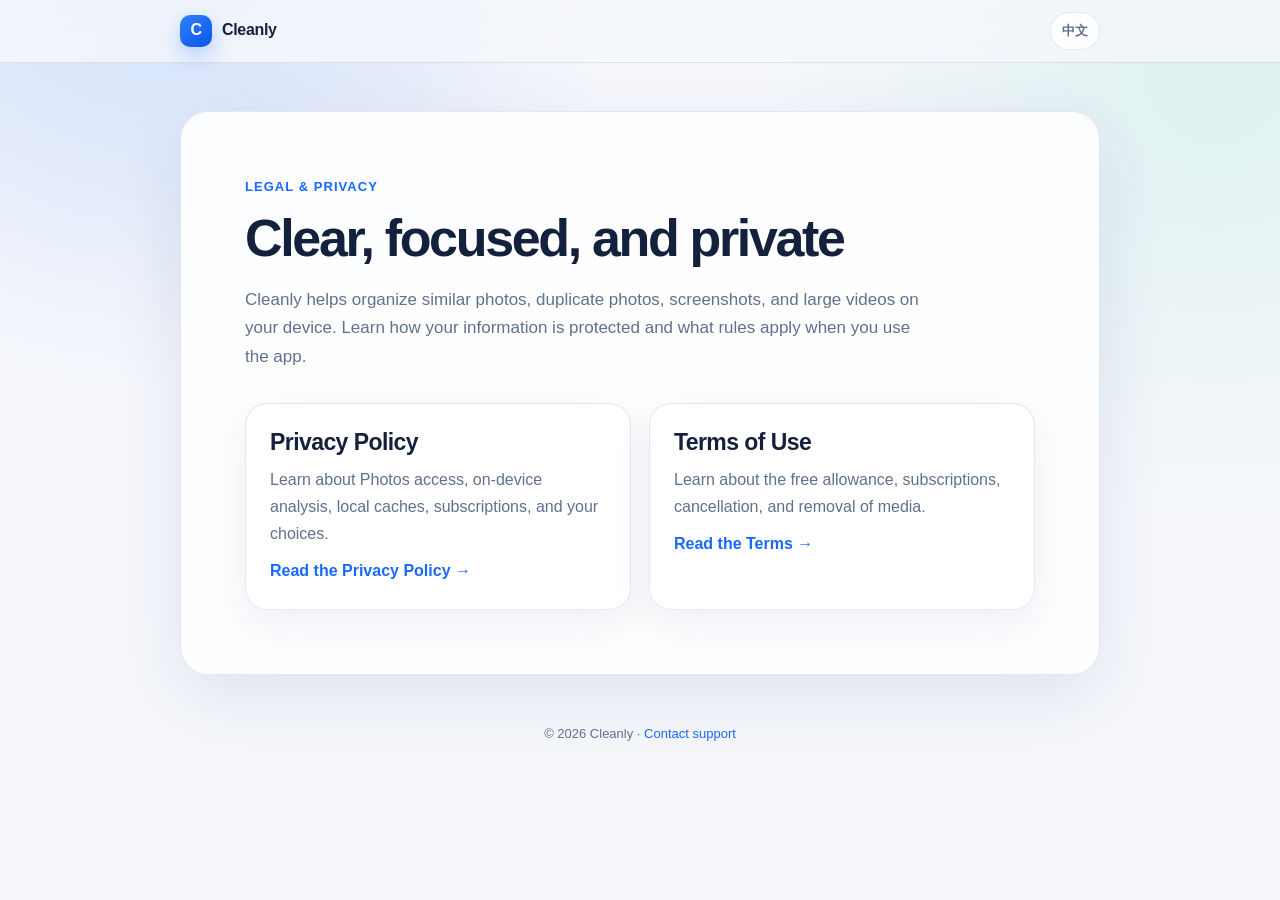
==== en/index.html @ 6e8bb9e0 "Add files via upload Add Cleanly legal pages" ====
<!doctype html>
<html lang="en">
<head>
  <meta charset="utf-8">
  <meta name="viewport" content="width=device-width, initial-scale=1, viewport-fit=cover">
  <meta name="description" content="Cleanly Privacy Policy and Terms of Use">
  <meta name="theme-color" content="#1769ff">
  <title>Cleanly · Legal &amp; Privacy</title>
  <link rel="stylesheet" href="../styles.css">
</head>
<body>
  <header class="site-header"><div class="header-inner"><a class="brand" href="./"><span class="brand-mark">C</span>Cleanly</a><a class="language" href="../" lang="zh-CN">中文</a></div></header>
  <main><article class="document">
    <p class="eyebrow">Legal &amp; Privacy</p>
    <h1>Clear, focused, and private</h1>
    <p class="summary">Cleanly helps organize similar photos, duplicate photos, screenshots, and large videos on your device. Learn how your information is protected and what rules apply when you use the app.</p>
    <div class="home-grid">
      <a class="home-card" href="../privacy/en/"><h2>Privacy Policy</h2><p>Learn about Photos access, on-device analysis, local caches, subscriptions, and your choices.</p><span>Read the Privacy Policy →</span></a>
      <a class="home-card" href="../terms/en/"><h2>Terms of Use</h2><p>Learn about the free allowance, subscriptions, cancellation, and removal of media.</p><span>Read the Terms →</span></a>
    </div>
  </article></main>
  <footer>© 2026 Cleanly · <a href="mailto:fei316411@gmail.com">Contact support</a></footer>
</body>
</html>
---- styles.css ----
:root {
  color-scheme: light dark;
  --background: #f5f7fb;
  --surface: rgba(255, 255, 255, 0.88);
  --text: #14213d;
  --secondary: #60708d;
  --border: rgba(32, 70, 128, 0.12);
  --accent: #1769ff;
  --accent-soft: rgba(23, 105, 255, 0.09);
  --shadow: 0 22px 70px rgba(33, 57, 105, 0.10);
}

* { box-sizing: border-box; }

html { scroll-behavior: smooth; }

body {
  margin: 0;
  min-height: 100vh;
  font-family: -apple-system, BlinkMacSystemFont, "SF Pro Text", "Segoe UI", sans-serif;
  color: var(--text);
  background:
    radial-gradient(circle at 12% -10%, rgba(23, 105, 255, 0.18), transparent 30rem),
    radial-gradient(circle at 95% 8%, rgba(71, 199, 172, 0.13), transparent 28rem),
    var(--background);
  line-height: 1.68;
  -webkit-font-smoothing: antialiased;
}

a { color: var(--accent); text-decoration: none; }
a:hover { text-decoration: underline; }

.site-header {
  position: sticky;
  top: 0;
  z-index: 10;
  padding: max(12px, env(safe-area-inset-top)) 20px 12px;
  border-bottom: 1px solid var(--border);
  background: rgba(245, 247, 251, 0.82);
  -webkit-backdrop-filter: blur(18px);
  backdrop-filter: blur(18px);
}

.header-inner {
  width: min(920px, 100%);
  margin: 0 auto;
  display: flex;
  align-items: center;
  justify-content: space-between;
  gap: 16px;
}

.brand {
  display: inline-flex;
  align-items: center;
  gap: 10px;
  color: var(--text);
  font-weight: 760;
  letter-spacing: -0.02em;
}

.brand-mark {
  width: 32px;
  height: 32px;
  display: grid;
  place-items: center;
  color: #fff;
  border-radius: 10px;
  background: linear-gradient(145deg, #2f80ff, #0b56e8);
  box-shadow: 0 8px 20px rgba(23, 105, 255, 0.28);
}

.language {
  padding: 7px 11px;
  border: 1px solid var(--border);
  border-radius: 999px;
  background: var(--surface);
  color: var(--secondary);
  font-size: 13px;
  font-weight: 650;
}

.language:hover { text-decoration: none; border-color: rgba(23, 105, 255, 0.35); }

main {
  width: min(920px, calc(100% - 32px));
  margin: 48px auto;
}

.document {
  padding: clamp(28px, 6vw, 64px);
  border: 1px solid var(--border);
  border-radius: 28px;
  background: var(--surface);
  box-shadow: var(--shadow);
}

.eyebrow {
  margin: 0 0 12px;
  color: var(--accent);
  font-size: 13px;
  font-weight: 760;
  letter-spacing: 0.08em;
  text-transform: uppercase;
}

h1 {
  margin: 0;
  font-size: clamp(34px, 6vw, 52px);
  line-height: 1.08;
  letter-spacing: -0.045em;
}

.summary {
  max-width: 680px;
  margin: 20px 0 0;
  color: var(--secondary);
  font-size: 17px;
}

.meta {
  display: flex;
  flex-wrap: wrap;
  gap: 8px 20px;
  margin: 24px 0 0;
  color: var(--secondary);
  font-size: 14px;
}

.notice {
  margin: 34px 0;
  padding: 18px 20px;
  border: 1px solid rgba(23, 105, 255, 0.14);
  border-radius: 18px;
  background: var(--accent-soft);
}

.notice strong { color: var(--accent); }

section { margin-top: 40px; scroll-margin-top: 88px; }

h2 {
  margin: 0 0 12px;
  font-size: 23px;
  line-height: 1.25;
  letter-spacing: -0.025em;
}

h3 { margin: 24px 0 8px; font-size: 17px; }
p { margin: 10px 0; }
ul { margin: 10px 0; padding-left: 22px; }
li + li { margin-top: 7px; }

.table-wrap { overflow-x: auto; margin: 18px 0; }
table { width: 100%; border-collapse: collapse; min-width: 620px; }
th, td { padding: 14px 12px; border-bottom: 1px solid var(--border); text-align: left; vertical-align: top; }
th { color: var(--secondary); font-size: 13px; }

.home-grid {
  display: grid;
  grid-template-columns: repeat(2, minmax(0, 1fr));
  gap: 18px;
  margin-top: 32px;
}

.home-card {
  display: block;
  padding: 24px;
  border: 1px solid var(--border);
  border-radius: 22px;
  background: var(--surface);
  color: var(--text);
  box-shadow: 0 14px 40px rgba(33, 57, 105, 0.07);
}

.home-card:hover { text-decoration: none; border-color: rgba(23, 105, 255, 0.35); transform: translateY(-1px); }
.home-card h2 { margin-bottom: 8px; }
.home-card p { color: var(--secondary); }
.home-card span { color: var(--accent); font-weight: 700; }

footer {
  width: min(920px, calc(100% - 32px));
  margin: 0 auto;
  padding: 0 0 max(36px, env(safe-area-inset-bottom));
  color: var(--secondary);
  font-size: 13px;
  text-align: center;
}

@media (max-width: 640px) {
  main { margin: 24px auto; }
  .document { border-radius: 22px; }
  .home-grid { grid-template-columns: 1fr; }
  .summary { font-size: 16px; }
}

@media (prefers-color-scheme: dark) {
  :root {
    --background: #09101e;
    --surface: rgba(17, 27, 46, 0.9);
    --text: #f4f7ff;
    --secondary: #a5b2c9;
    --border: rgba(167, 190, 232, 0.14);
    --accent: #69a1ff;
    --accent-soft: rgba(75, 139, 255, 0.12);
    --shadow: 0 26px 80px rgba(0, 0, 0, 0.28);
  }
  .site-header { background: rgba(9, 16, 30, 0.82); }
}
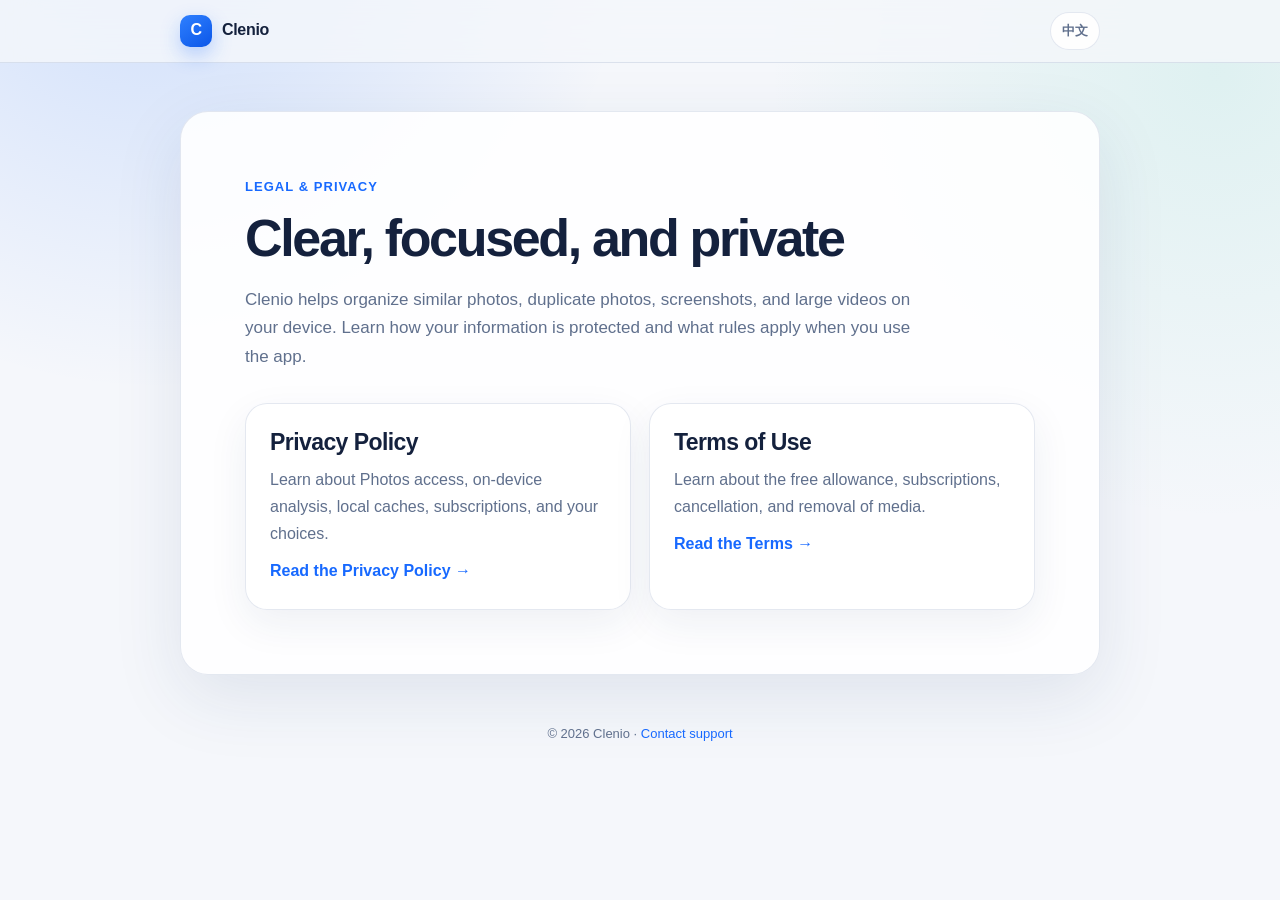
==== commit 2196725b: "Rebrand English legal site to Clenio" ====
--- a/en/index.html
+++ b/en/index.html
@@ -1,25 +1 @@
-<!doctype html>
-<html lang="en">
-<head>
-  <meta charset="utf-8">
-  <meta name="viewport" content="width=device-width, initial-scale=1, viewport-fit=cover">
-  <meta name="description" content="Cleanly Privacy Policy and Terms of Use">
-  <meta name="theme-color" content="#1769ff">
-  <title>Cleanly · Legal &amp; Privacy</title>
-  <link rel="stylesheet" href="../styles.css">
-</head>
-<body>
-  <header class="site-header"><div class="header-inner"><a class="brand" href="./"><span class="brand-mark">C</span>Cleanly</a><a class="language" href="../" lang="zh-CN">中文</a></div></header>
-  <main><article class="document">
-    <p class="eyebrow">Legal &amp; Privacy</p>
-    <h1>Clear, focused, and private</h1>
-    <p class="summary">Cleanly helps organize similar photos, duplicate photos, screenshots, and large videos on your device. Learn how your information is protected and what rules apply when you use the app.</p>
-    <div class="home-grid">
-      <a class="home-card" href="../privacy/en/"><h2>Privacy Policy</h2><p>Learn about Photos access, on-device analysis, local caches, subscriptions, and your choices.</p><span>Read the Privacy Policy →</span></a>
-      <a class="home-card" href="../terms/en/"><h2>Terms of Use</h2><p>Learn about the free allowance, subscriptions, cancellation, and removal of media.</p><span>Read the Terms →</span></a>
-    </div>
-  </article></main>
-  <footer>© 2026 Cleanly · <a href="mailto:fei316411@gmail.com">Contact support</a></footer>
-</body>
-</html>
-
+<!doctype html><html lang="en"><head>  <meta charset="utf-8">  <meta name="viewport" content="width=device-width, initial-scale=1, viewport-fit=cover">  <meta name="description" content="Clenio Privacy Policy and Terms of Use">  <meta name="theme-color" content="#1769ff">  <title>Clenio · Legal &amp; Privacy</title>  <link rel="stylesheet" href="../styles.css"></head><body>  <header class="site-header"><div class="header-inner"><a class="brand" href="./"><span class="brand-mark">C</span>Clenio</a><a class="language" href="../" lang="zh-CN">中文</a></div></header>  <main><article class="document">    <p class="eyebrow">Legal &amp; Privacy</p>    <h1>Clear, focused, and private</h1>    <p class="summary">Clenio helps organize similar photos, duplicate photos, screenshots, and large videos on your device. Learn how your information is protected and what rules apply when you use the app.</p>    <div class="home-grid">      <a class="home-card" href="../privacy/en/"><h2>Privacy Policy</h2><p>Learn about Photos access, on-device analysis, local caches, subscriptions, and your choices.</p><span>Read the Privacy Policy →</span></a>      <a class="home-card" href="../terms/en/"><h2>Terms of Use</h2><p>Learn about the free allowance, subscriptions, cancellation, and removal of media.</p><span>Read the Terms →</span></a>    </div>  </article></main>  <footer>© 2026 Clenio · <a href="mailto:fei316411@gmail.com">Contact support</a></footer></body></html>
